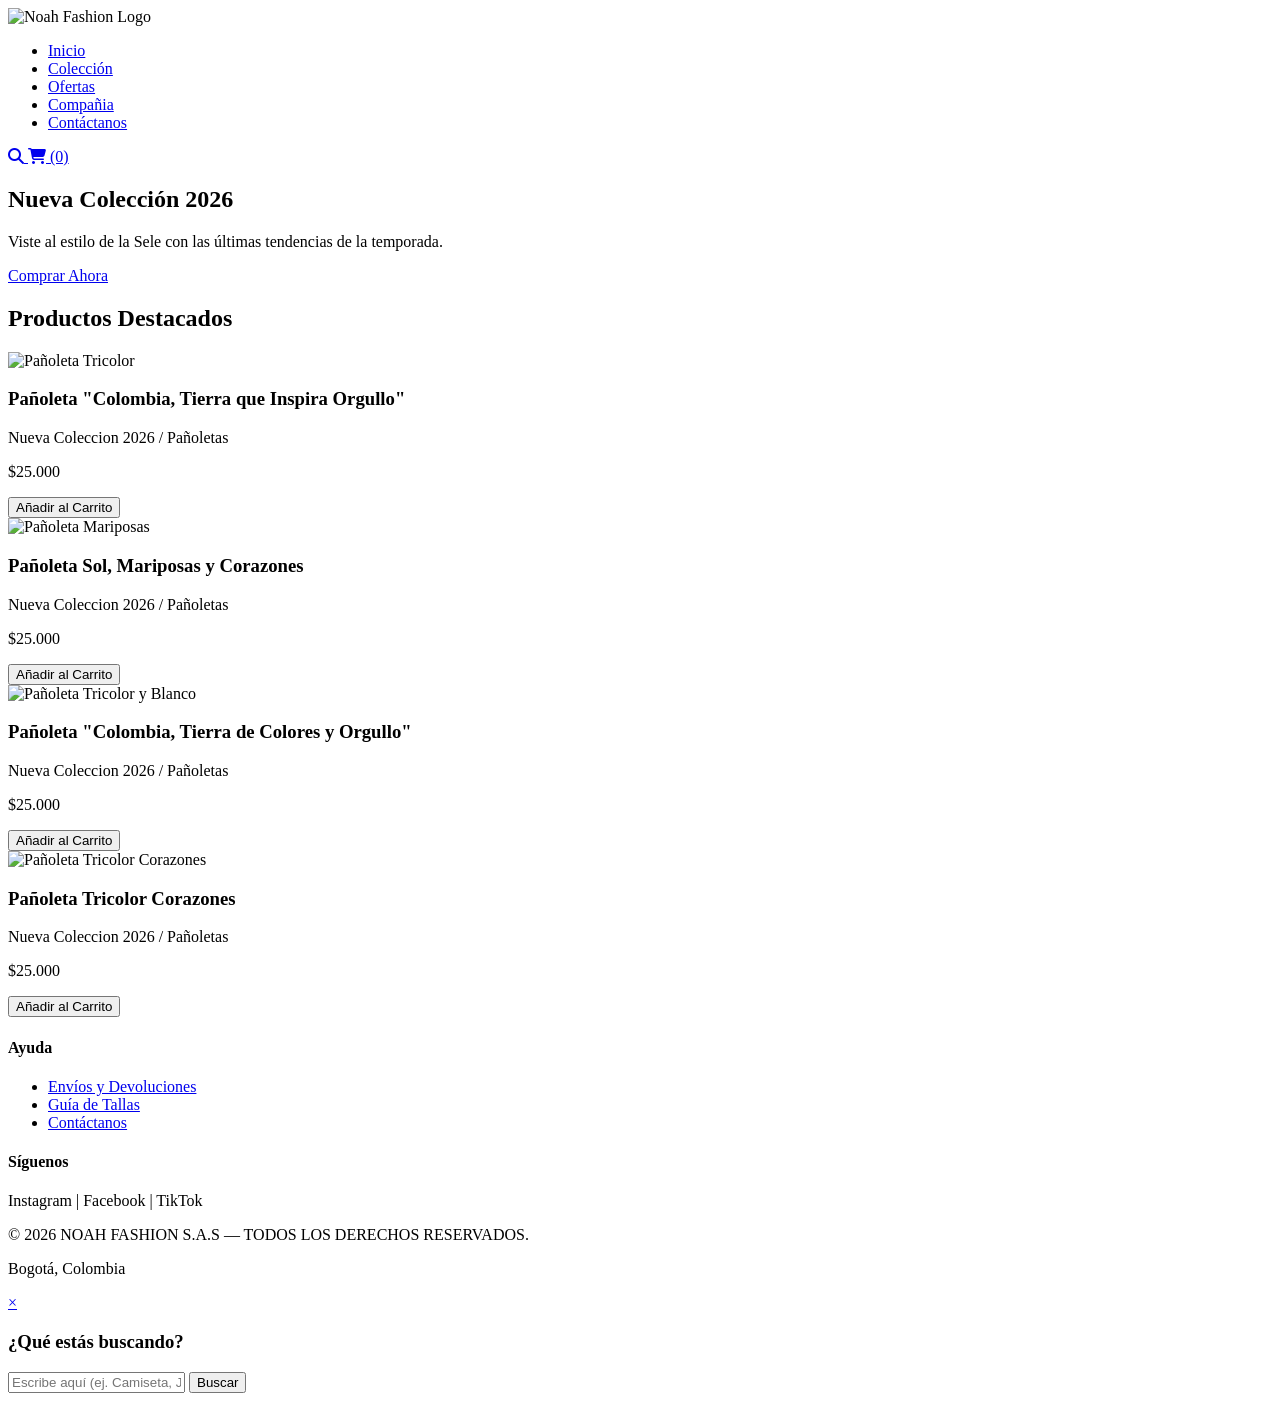
==== index.html @ 9895b886 "feat: estructura HTML5 semantica para las 5 secciones" ====
<!DOCTYPE html>
<html lang="en">
<head>
    <meta charset="UTF-8">
    <meta name="viewport" content="width=device-width, initial-scale=1.0">
    <link rel="stylesheet" href="https://cdnjs.cloudflare.com/ajax/libs/font-awesome/6.5.1/css/all.min.css">
    <link rel="stylesheet" href="CSS/main.css">
    <title> Noah Fashion | Tienda de Ropa Casual y Tendencias </title>
    <meta name="description" content="Descubre la mejor ropa urbana y de moda casual para hombre y mujer. Envíos a toda Bogotá y calidad garantizada.">
    <meta name="keywords" content="ropa urbana, moda, camisetas, jeans, ropa casual, tienda de ropa">
    <meta name="author" content="Noah Fashion">
    <meta property="og:title" content="Noah Fashion - Tienda Online">
    <meta property="og:description" content="Define tu estilo con las últimas tendencias en ropa urbana.">
    <meta property="og:type" content="website">
    <meta property="og:image" content="https://tu-sitio.netlify.app/img/banner-og.jpg">
</head>
<body>
    <header class="main-header">
        <div class="logo">
            <a>
                <img src="Images/NoahFa-Photoroom.png" alt="Noah Fashion Logo" class="logo-img">
            </a>
        </div>

        <nav class="nav-bar">
            <ul>
                <li><a href="index.html">Inicio</a></li>
                <li><a href="colección.html">Colección</a></li>
                <li><a href="ofertas.html" class="link-ofertas">Ofertas</a></li>
                <li><a href="compañia.html">Compañia</a></li>
                <li><a href="contáctanos.html">Contáctanos</a></li>
            </ul>
        </nav>

        <div class="user-actions">
            <a href="#buscador-modal" class="icon-btn search-trigger" title="Buscar" aria-label="Abrir buscador">
                <i class="fa-solid fa-magnifying-glass"></i>
            </a>
            <a href="#carrito" class="cart-btn" aria-label="Abrir carrito">
                <i class="fa-solid fa-cart-shopping"></i> (0)
            </a>
        </div>
    </header>

    <section id="inicio" class="hero-banner">
        <div class="hero-content">
            <h2>Nueva Colección 2026</h2>
            <p>Viste al estilo de la Sele con las últimas tendencias de la temporada.</p>
            <a href="#productos" class="btn-primary">Comprar Ahora</a>
        </div>
    </section>

    <main id="productos" class="catalog-container">
        <h2 class="section-title">Productos Destacados</h2>

        <div class="productos-grid">
            
            <article class="product-card">
                <div class="product-image">
                    <img src="Images/pañoleta1.jpg" alt="Pañoleta Tricolor">
                </div>
                <div class="product-info">
                    <h3>Pañoleta "Colombia, Tierra que Inspira Orgullo"</h3>
                    <p class="category">Nueva Coleccion 2026 / Pañoletas</p>
                    <p class="price">$25.000</p>
                    <button class="btn-add">Añadir al Carrito</button>
                </div>
            </article>

            <article class="product-card">
                <div class="product-image">
                    <img src="Images/pañoleta2.jpg" alt="Pañoleta Mariposas">
                </div>
                <div class="product-info">
                    <h3>Pañoleta Sol, Mariposas y Corazones</h3>
                    <p class="category">Nueva Coleccion 2026 / Pañoletas</p>
                    <p class="price">$25.000</p>
                    <button class="btn-add">Añadir al Carrito</button>
                </div>
            </article>

            <article class="product-card">
                <div class="product-image">
                    <img src="Images/pañoleta3.jpg" alt="Pañoleta Tricolor y Blanco">
                </div>
                <div class="product-info">
                    <h3>Pañoleta "Colombia, Tierra de Colores y Orgullo"</h3>
                    <p class="category">Nueva Coleccion 2026 / Pañoletas</p>
                    <p class="price">$25.000</p>
                    <button class="btn-add">Añadir al Carrito</button>
                </div>
            </article>

            <article class="product-card">
                <div class="product-image">
                    <img src="Images/pañoleta4.jpg" alt="Pañoleta Tricolor Corazones">
                </div>
                <div class="product-info">
                    <h3>Pañoleta Tricolor Corazones</h3>
                    <p class="category">Nueva Coleccion 2026 / Pañoletas</p>
                    <p class="price">$25.000</p>
                    <button class="btn-add">Añadir al Carrito</button>
                </div>
            </article>
        </div>
    </main>

    <footer>
        <div class="footer-sections">
            <div class="footer-box">
                <h4>Ayuda</h4>
                <ul>
                    <li><a href="#envios">Envíos y Devoluciones</a></li>
                    <li><a href="#guia-tallas">Guía de Tallas</a></li>
                    <li><a href="contáctanos.html">Contáctanos</a></li>
                </ul>
            </div>
            <div class="footer-box">
                <h4>Síguenos</h4>
                <p>Instagram | Facebook | TikTok</p>
            </div>
        </div>
        <div class="footer-bottom">
            <p>&copy; 2026 NOAH FASHION S.A.S — TODOS LOS DERECHOS RESERVADOS.</p>
            <P>Bogotá, Colombia</P>
        </div>
    </footer>

    <div id="buscador-modal" class="search-modal">

        <div class="search-modal-content">
            <a href="#" class="close-search">&times;</a>
            <h3>¿Qué estás buscando?</h3>
            <form action="#" method="GET" class="modal-search-form">
                <input type="text" placeholder="Escribe aquí (ej. Camiseta, Jean...)" required>
                <button type="submit" class="btn-primary">Buscar</button>
            </form>
        </div>
    </div>
</body>
</html>
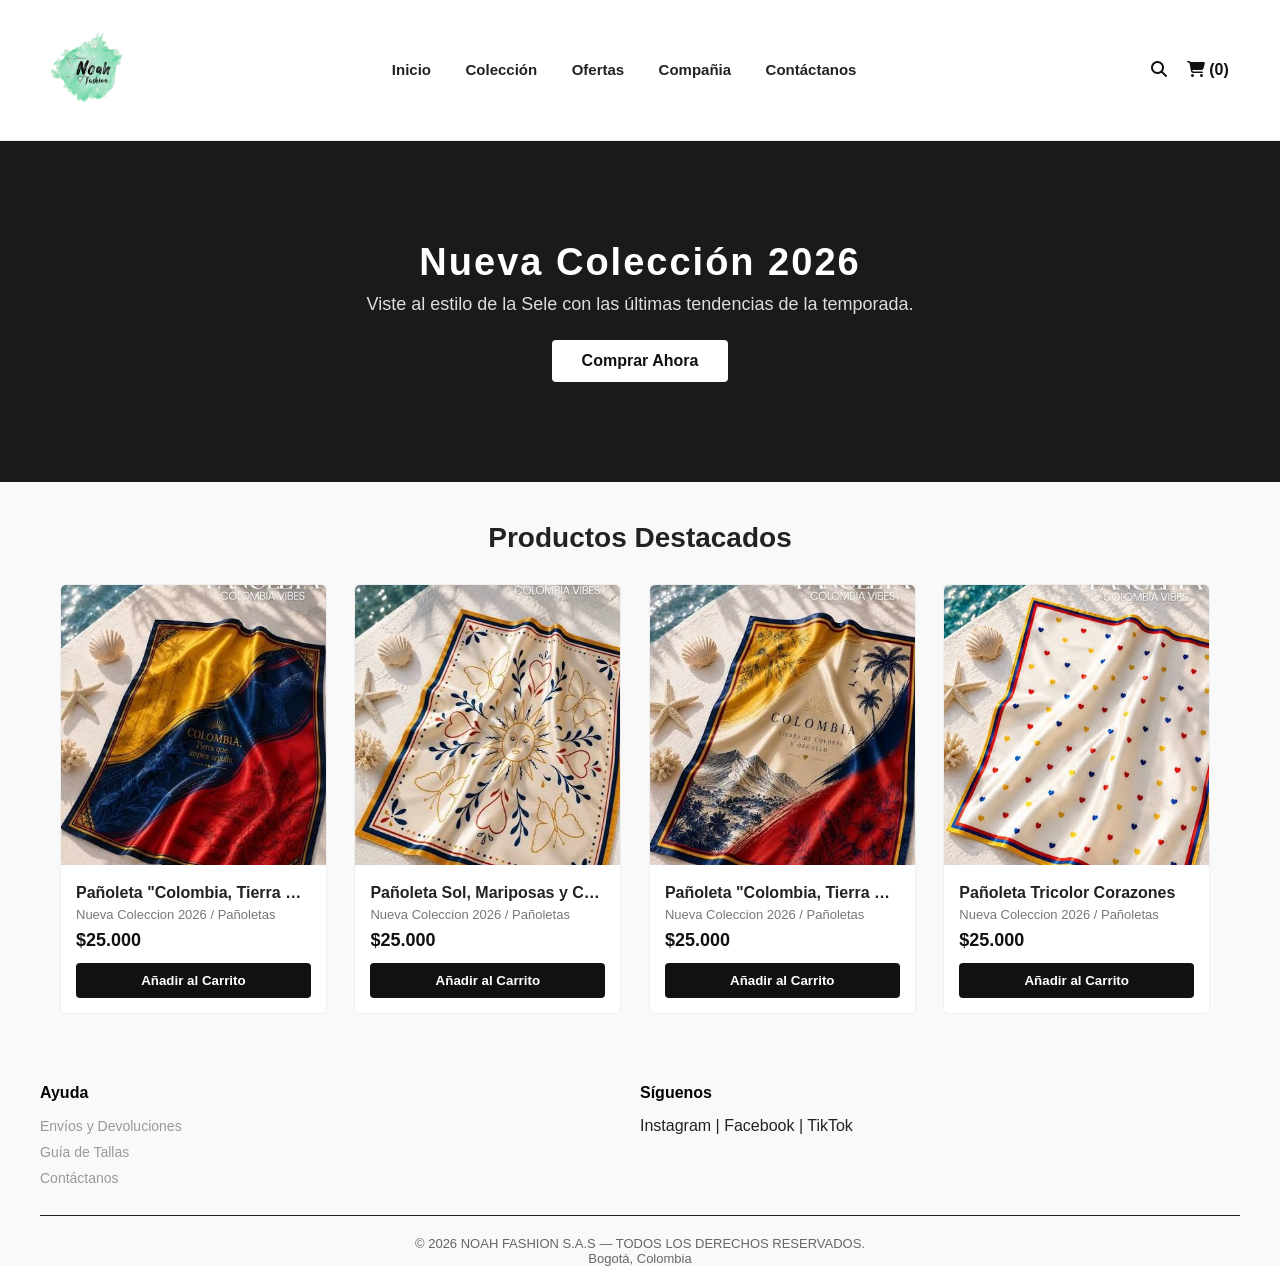
==== commit 963a48ed: "feat: integracion de carrito de compras funcional con js localStorage" ====
--- a/index.html
+++ b/index.html
@@ -137,5 +137,27 @@
             </form>
         </div>
     </div>
+    <script src="main.js"></script>
+
+    <!-- MODAL DEL CARRITO DE COMPRAS -->
+    <div id="carrito-modal" class="search-modal">
+        <div class="search-modal-content cart-modal-content">
+            <a href="#" id="close-cart" class="close-search">&times;</a>
+            <h3><i class="fa-solid fa-cart-shopping"></i> Tu Carrito</h3>
+            <!-- Lista dinámica de productos -->
+             <div id="lista-carrito" class="cart-items-container">
+            <!-- Se llena automáticamente con JS -->
+            </div>
+            <div class="cart-total-box">
+                <span>Total:</span>
+                <strong id="total-carrito">$0</strong>
+            </div>
+            
+            <div class="cart-actions">
+                <button id="vaciar-carrito" class="btn-secondary">Vaciar</button>
+                <button id="finalizar-compra" class="btn-primary">Finalizar Compra</button>
+            </div>
+        </div>
+    </div>
 </body>
 </html>
--- a/CSS/main.css
+++ b/CSS/main.css
@@ -0,0 +1,653 @@
+/* Restablecimiento básico */
+* {
+ margin: 0;
+ padding: 0;
+ box-sizing: border-box;
+ font-family: 'Segoe UI', Tahoma, Geneva, Verdana, sans-serif;
+}
+
+body {
+ background-color: #f9f9f9;
+ color: #222222;
+}
+
+a {
+ text-decoration: none;
+ color: inherit;
+}
+ul {
+ list-style: none;
+}
+
+.main-header {
+ background-color: #ffffff;
+ display: table;
+ width: 100%;
+ padding: 20px 4%;
+ border-bottom: 1px solid #eeeeee;
+ position: sticky;
+ top: 0;
+ z-index: 100;
+}
+
+.logo, .nav-bar, .user-actions {
+ display: table-cell;
+ vertical-align: middle;
+}
+.logo-img {
+    height: 100px; /* Ajusta este número si lo quieres más grande o pequeño */
+    width: auto;  /* Mantiene la proporción original para que no se deforme */
+    display: block;
+}
+.nav-bar {
+ text-align: center;
+}
+.nav-bar ul li {
+ display: inline-block;
+ margin: 0 15px;
+}
+.nav-bar ul li a {
+ font-weight: 600;
+ font-size: 15px;
+ transition: color 0.3s;
+}
+.nav-bar ul li a:hover {
+ color: #e74c3c;
+}
+.link-oferta {
+ color: #e74c3c !important;
+}
+.user-actions {
+ text-align: right;
+}
+.user-actions a {
+ margin-left: 15px;
+ font-size: 16px;
+}
+.hero-banner {
+ background-color: #1a1a1a;
+ /* En la web real puedes usar una imagen de fondo:
+ background-image: linear-gradient(rgba(0,0,0,0.4), rgba(0,0,0,0.4)), url('rutaimagen.jpg'); */
+ background-size: cover;
+ background-position: center;
+ color: #ffffff;
+ text-align: center;
+ padding: 100px 20px;
+}
+.hero-content h2 {
+ font-size: 38px;
+ margin-bottom: 10px;
+ letter-spacing: 2px;
+}
+.hero-content p {
+ font-size: 18px;
+ margin-bottom: 25px;
+ color: #dddddd;
+}
+.btn-primary {
+ display: inline-block;
+ background-color: #ffffff;
+ color: #111111;
+ padding: 12px 30px;
+ font-weight: 700;
+ border-radius: 4px;
+ transition: all 0.3s;
+}
+.btn-primary:hover {
+ background-color: #e74c3c;
+ color: #ffffff;
+}
+.catalog-container {
+ max-width: 1200px;
+ margin: 40px auto;
+ padding: 0 20px;
+}
+.section-title {
+ text-align: center;
+ font-size: 28px;
+ margin-bottom: 30px;
+ border: none;
+ padding: 0;
+}
+
+/* Diseño de tarjetas estructuradas */
+.products-grid {
+ display: block;
+ width: 100%;
+}
+.product-card {
+ display: inline-block;
+ width: 23%;
+ margin-right: 2%;
+ margin-bottom: 30px;
+ background-color: #ffffff;
+ border: 1px solid #eeeeee;
+ border-radius: 6px;
+ overflow: hidden;
+ vertical-align: top;
+ transition: transform 0.3s, box-shadow 0.3s;
+}
+.product-card:nth-child(4n) {
+ margin-right: 0;
+}
+.product-card:hover {
+ transform: translateY(-5px);
+ box-shadow: 0 10px 20px rgba(0,0,0,0.05);
+}
+.product-image img {
+ width: 100%;
+ height: 280px;
+ object-fit: cover;
+}
+.product-info {
+ padding: 15px;
+}
+.product-info h3 {
+ font-size: 16px;
+ margin-bottom: 5px;
+ white-space: nowrap;
+ overflow: hidden;
+ text-overflow: ellipsis;
+}
+.category {
+ font-size: 13px;
+ color: #777777;
+ margin-bottom: 8px;
+}
+.price {
+ font-size: 18px;
+ font-weight: 700;
+ color: #111111;
+ margin-bottom: 12px;
+}
+.btn-add {
+ width: 100%;
+ background-color: #111111;
+ color: #ffffff;
+ border: none;
+ padding: 10px;
+ font-weight: 600;
+ border-radius: 4px;
+ cursor: pointer;
+ transition: background 0.3s;
+}
+.btn-add:hover {
+ background-color: #e74c3c;
+}
+
+.main-footer {
+ background-color: #111111;
+ color: #ffffff;
+ padding: 40px 20px 20px 20px;
+ margin-top: 50px;
+}
+.footer-sections {
+ max-width: 1200px;
+ margin: 0 auto;
+ display: table;
+ width: 100%;
+ border-bottom: 1px solid #222222;
+ padding-bottom: 20px;
+}
+.footer-box {
+ display: table-cell;
+ width: 50%;
+}
+.footer-box h4 {
+ font-size: 16px;
+ margin-bottom: 15px;
+ color: #000504;
+}
+.footer-box ul li {
+ margin-bottom: 8px;
+}
+.footer-box ul li a {
+ color: #999999;
+ font-size: 14px;
+ transition: color 0.3s;
+}
+.footer-box ul li a:hover {
+ color: #ffffff;
+}
+.footer-bottom {
+ text-align: center;
+ padding-top: 20px;
+ font-size: 13px;
+ color: #666666;
+}
+/* ==========================================
+   ESTILOS PARA LA PÁGINA DE CONTACTO
+   ========================================== */
+
+/* Layout general de la sección de contacto */
+.contact-container {
+    border-bottom: none;
+    margin-top: 20px;
+}
+
+.contact-box {
+    color: #222222;
+}
+
+.contact-box-left {
+    padding-right: 40px;
+}
+
+/* Botón especial de WhatsApp */
+.btn-whatsapp {
+    background-color: #25D366;
+    color: white !important;
+    display: inline-block;
+    margin-top: 15px;
+    margin-bottom: 30px;
+    text-align: center;
+}
+
+.btn-whatsapp:hover {
+    background-color: #1eb954;
+}
+
+/* Lista de Redes Sociales */
+.social-list {
+    margin-top: 15px;
+}
+
+.social-list li {
+    margin-bottom: 12px;
+}
+
+.social-link {
+    font-weight: 600;
+}
+
+/* Colores específicos por red social */
+.social-link.instagram {
+    color: #E1306C;
+}
+
+.social-link.facebook {
+    color: #1877F2;
+}
+
+.social-link.tiktok {
+    color: #000000;
+}
+
+/* Espaciado para los iconos dentro de enlaces y botones */
+.social-link i, 
+.btn-whatsapp i {
+    margin-right: 8px;
+    font-size: 1.1em; /* Ajusta ligeramente el tamaño del icono */
+}
+
+/* Formulario de Contacto */
+.contact-form {
+    margin-top: 20px;
+}
+
+.form-group {
+    margin-bottom: 15px;
+}
+
+.form-group label {
+    display: block;
+    margin-bottom: 5px;
+    font-weight: 600;
+}
+
+.form-control {
+    width: 100%;
+    padding: 10px;
+    border: 1px solid #eeeeee;
+    border-radius: 4px;
+    font-family: inherit;
+}
+
+textarea.form-control {
+    resize: vertical;
+}
+
+.btn-submit {
+    width: auto;
+    padding: 12px 30px;
+}
+
+.about-hero {
+    text-align: center;
+    margin-bottom: 40px;
+}
+
+.about-subtitle {
+    font-size: 16px;
+    color: #666666;
+    margin-top: -15px;
+}
+
+/* Contenedor de Historia y Fundadora (2 columnas) */
+.about-story-container {
+    display: table;
+    width: 100%;
+    margin-bottom: 40px;
+}
+
+.about-story-text {
+    display: table-cell;
+    width: 65%;
+    vertical-align: top;
+    padding-right: 40px;
+}
+
+.about-story-text h3 {
+    font-size: 22px;
+    margin-bottom: 15px;
+}
+
+.about-story-text p {
+    line-height: 1.6;
+    color: #444444;
+    margin-bottom: 15px;
+}
+
+.about-founder-card {
+    display: table-cell;
+    width: 35%;
+    vertical-align: top;
+    background-color: #ffffff;
+    border: 1px solid #eeeeee;
+    padding: 20px;
+    border-radius: 8px;
+    text-align: center;
+}
+
+.founder-image img {
+    width: 100%;
+    height: 220px;
+    object-fit: cover;
+    border-radius: 6px;
+    margin-bottom: 15px;
+}
+
+.founder-info h4 {
+    font-size: 18px;
+    margin-bottom: 2px;
+}
+
+.founder-title {
+    font-size: 13px;
+    color: #e74c3c;
+    font-weight: 600;
+    margin-bottom: 15px;
+}
+
+blockquote {
+    font-style: italic;
+    font-size: 13px;
+    color: #666666;
+    border-left: 3px solid #e74c3c;
+    padding-left: 10px;
+    text-align: left;
+}
+
+.divider {
+    border: 0;
+    height: 1px;
+    background: #eeeeee;
+    margin: 40px 0;
+}
+
+/* Tarjetas de Misión y Visión */
+.about-mv-container {
+    display: table;
+    width: 100%;
+    margin-bottom: 50px;
+}
+
+.mv-card {
+    display: table-cell;
+    width: 48%;
+    background-color: #ffffff;
+    border: 1px solid #eeeeee;
+    padding: 25px;
+    border-radius: 6px;
+    vertical-align: top;
+}
+
+.mv-card:first-child {
+    margin-right: 4%;
+}
+
+.mv-icon {
+    font-size: 28px;
+    color: #e74c3c;
+    margin-bottom: 10px;
+}
+
+.mv-card h3 {
+    margin-bottom: 10px;
+}
+
+.mv-card p {
+    color: #555555;
+    line-height: 1.5;
+    font-size: 14px;
+}
+
+/* Grilla de Valores */
+.values-grid {
+    display: block;
+    width: 100%;
+    margin-top: 20px;
+}
+
+.value-item {
+    display: inline-block;
+    width: 23%;
+    margin-right: 2%;
+    background-color: #ffffff;
+    border: 1px solid #eeeeee;
+    padding: 20px 15px;
+    border-radius: 6px;
+    text-align: center;
+    vertical-align: top;
+    box-sizing: border-box;
+}
+
+.value-item:nth-child(4n) {
+    margin-right: 0;
+}
+
+.value-item i {
+    font-size: 26px;
+    color: #111111;
+    margin-bottom: 12px;
+}
+
+.value-item h4 {
+    font-size: 15px;
+    margin-bottom: 8px;
+}
+
+.value-item p {
+    font-size: 13px;
+    color: #666666;
+    line-height: 1.4;
+}
+
+.user-actions {
+    text-align: right;
+}
+
+.search-trigger, 
+.cart-btn {
+    display: inline-block;
+    vertical-align: middle;
+    font-weight: 600;
+    font-size: 16px;
+    color: #111111;
+    margin-left: 15px;
+    transition: color 0.3s ease;
+}
+
+.search-trigger:hover, 
+.cart-btn:hover {
+    color: #e74c3c;
+}
+
+/* Ocultar la ventana de búsqueda por defecto */
+.search-modal {
+    position: fixed;
+    top: 0;
+    left: 0;
+    width: 100%;
+    height: 100%;
+    background-color: rgba(0, 0, 0, 0.7); /* Fondo oscuro semitransparente */
+    z-index: 1000;
+    display: none; /* Oculto inicialmente */
+    align-items: center;
+    justify-content: center;
+}
+
+/* TRUCO CSS: Muestra el modal únicamente cuando la URL tiene #buscador-modal */
+.search-modal:target {
+    display: flex;
+}
+
+/* Caja de búsqueda centrada */
+.search-modal-content {
+    background-color: #ffffff;
+    padding: 30px;
+    border-radius: 8px;
+    width: 90%;
+    max-width: 450px;
+    text-align: center;
+    position: relative;
+    box-shadow: 0 5px 15px rgba(0,0,0,0.3);
+}
+
+.search-modal-content h3 {
+    margin-bottom: 20px;
+    font-size: 20px;
+}
+
+/* Botón 'X' para cerrar */
+.close-search {
+    position: absolute;
+    top: 10px;
+    right: 15px;
+    font-size: 28px;
+    color: #888888;
+    text-decoration: none;
+    font-weight: bold;
+}
+
+.close-search:hover {
+    color: #e74c3c;
+}
+
+/* Formulario dentro del modal */
+.modal-search-form input[type="text"] {
+    width: 100%;
+    padding: 12px;
+    border: 1px solid #cccccc;
+    border-radius: 4px;
+    font-size: 14px;
+    margin-bottom: 15px;
+    box-sizing: border-box;
+}
+
+.modal-search-form .btn-primary {
+    width: 100%;
+    border: none;
+    cursor: pointer;
+}
+
+/* Estilos específicos para la ventana del carrito */
+.cart-modal-content {
+    max-width: 500px;
+    text-align: left;
+}
+
+.cart-modal-content h3 {
+    text-align: center;
+    border-bottom: 1px solid #eeeeee;
+    padding-bottom: 15px;
+    margin-bottom: 15px;
+}
+
+.cart-items-container {
+    max-height: 250px;
+    overflow-y: auto;
+    margin-bottom: 20px;
+}
+
+.cart-empty {
+    text-align: center;
+    color: #777777;
+    padding: 20px 0;
+}
+
+.cart-item {
+    display: flex;
+    justify-content: space-between;
+    align-items: center;
+    padding: 10px 0;
+    border-bottom: 1px solid #f4f4f4;
+}
+
+.cart-item-info strong {
+    display: block;
+    font-size: 14px;
+    color: #111111;
+}
+
+.cart-item-info span {
+    font-size: 13px;
+    color: #e74c3c;
+    font-weight: 600;
+}
+
+.btn-remove {
+    background: none;
+    border: none;
+    color: #e74c3c;
+    font-size: 20px;
+    cursor: pointer;
+    padding: 0 10px;
+}
+
+.btn-remove:hover {
+    color: #c0392b;
+}
+
+.cart-total-box {
+    display: flex;
+    justify-content: space-between;
+    font-size: 18px;
+    padding: 15px 0;
+    border-top: 2px solid #111111;
+    margin-bottom: 15px;
+}
+
+.cart-actions {
+    display: flex;
+    gap: 10px;
+}
+
+.cart-actions button {
+    flex: 1;
+}
+
+.btn-secondary {
+    background-color: #eeeeee;
+    color: #333333;
+    border: none;
+    padding: 10px;
+    border-radius: 4px;
+    cursor: pointer;
+    font-weight: 600;
+    transition: background 0.3s ease;
+}
+
+.btn-secondary:hover {
+    background-color: #dddddd;
+}
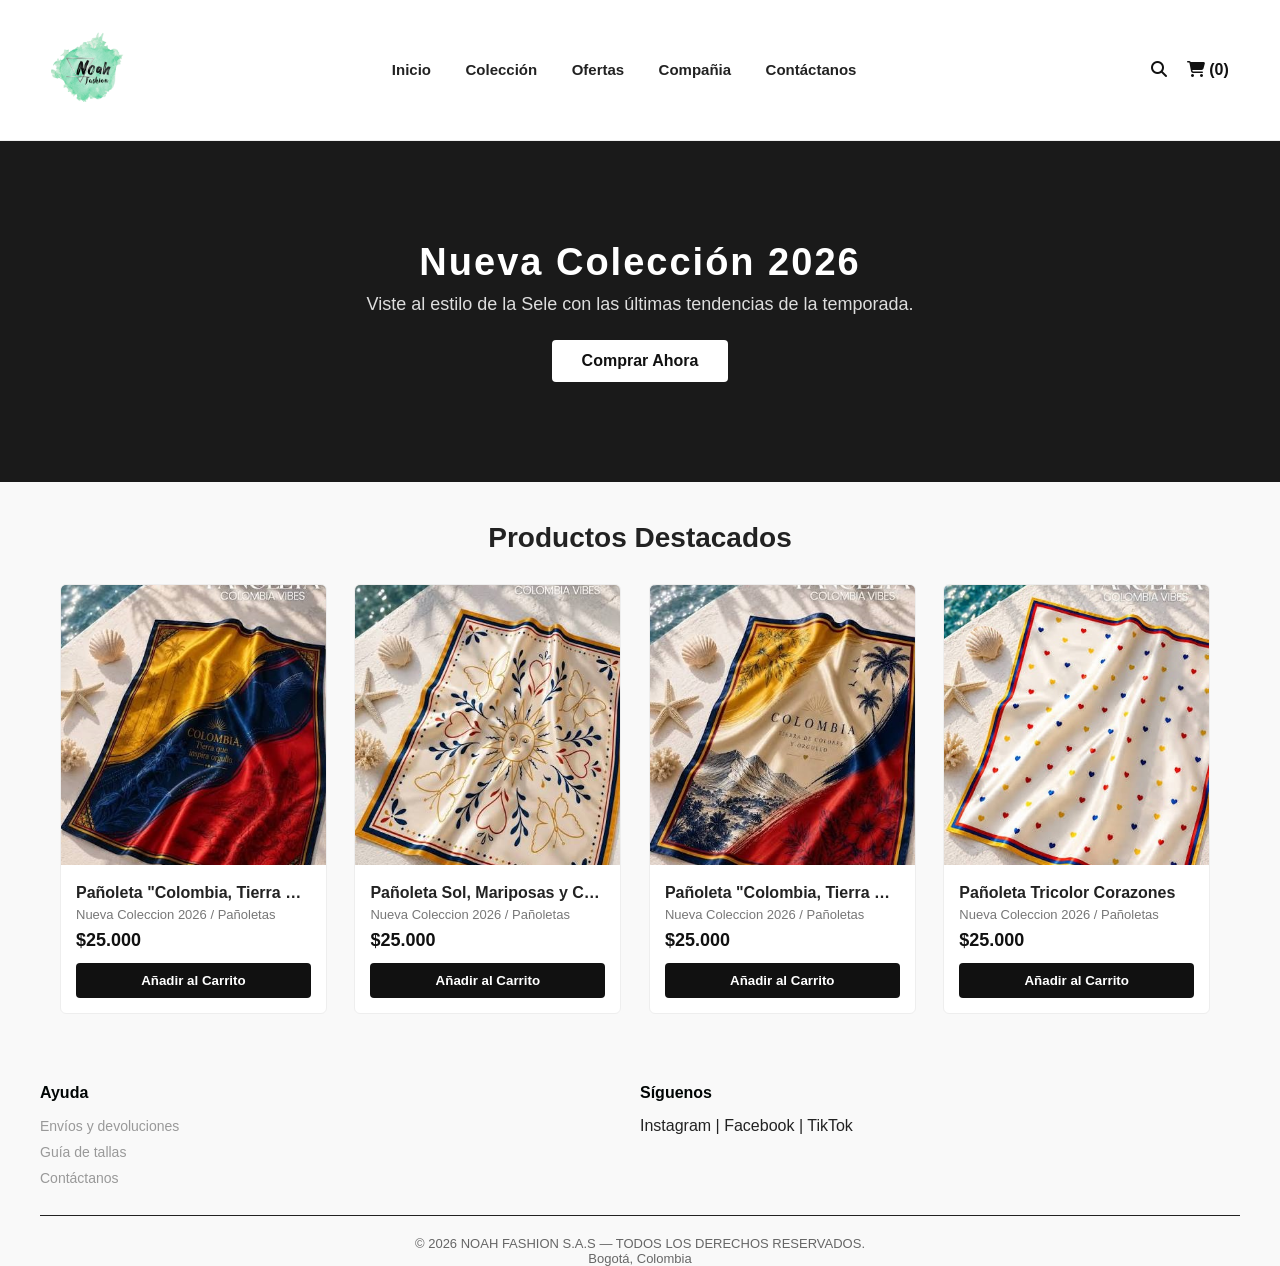
==== commit 7b6e04db: "feat: adicion de modales interactivos para envios, devoluciones y guia de tallas" ====
--- a/index.html
+++ b/index.html
@@ -105,29 +105,9 @@
         </div>
     </main>
 
-    <footer>
-        <div class="footer-sections">
-            <div class="footer-box">
-                <h4>Ayuda</h4>
-                <ul>
-                    <li><a href="#envios">Envíos y Devoluciones</a></li>
-                    <li><a href="#guia-tallas">Guía de Tallas</a></li>
-                    <li><a href="contáctanos.html">Contáctanos</a></li>
-                </ul>
-            </div>
-            <div class="footer-box">
-                <h4>Síguenos</h4>
-                <p>Instagram | Facebook | TikTok</p>
-            </div>
-        </div>
-        <div class="footer-bottom">
-            <p>&copy; 2026 NOAH FASHION S.A.S — TODOS LOS DERECHOS RESERVADOS.</p>
-            <P>Bogotá, Colombia</P>
-        </div>
-    </footer>
+    <script src="main.js"></script>
 
     <div id="buscador-modal" class="search-modal">
-
         <div class="search-modal-content">
             <a href="#" class="close-search">&times;</a>
             <h3>¿Qué estás buscando?</h3>
@@ -137,7 +117,6 @@
             </form>
         </div>
     </div>
-    <script src="main.js"></script>
 
     <!-- MODAL DEL CARRITO DE COMPRAS -->
     <div id="carrito-modal" class="search-modal">
@@ -145,7 +124,7 @@
             <a href="#" id="close-cart" class="close-search">&times;</a>
             <h3><i class="fa-solid fa-cart-shopping"></i> Tu Carrito</h3>
             <!-- Lista dinámica de productos -->
-             <div id="lista-carrito" class="cart-items-container">
+            <div id="lista-carrito" class="cart-items-container">
             <!-- Se llena automáticamente con JS -->
             </div>
             <div class="cart-total-box">
@@ -159,5 +138,102 @@
             </div>
         </div>
     </div>
+
+    <!-- MODAL 1: ENVÍOS Y DEVOLUCIONES -->
+    <div id="modal-envios" class="search-modal">
+        <div class="search-modal-content help-modal-content">
+            <a href="#" class="close-search close-help">&times;</a>
+            
+            <h3><i class="fa-solid fa-truck-fast"></i> Envíos y Devoluciones</h3>
+            <div class="help-body">
+                <h4>🚚 Políticas de Envío</h4>
+                <ul>
+                    <li><strong>Envíos Nacionales:</strong> Entrega en 2 a 5 días hábiles a todo el país.</li>
+                    <li><strong>Envío Gratis:</strong> En compras superiores a $150.000 COP.</li>
+                    <li><strong>Rastreo:</strong> Recibirás un código de seguimiento a tu correo una vez despachado.</li>
+                </ul>
+                <hr class="help-divider">
+                <h4>🔄 Devoluciones y Cambios</h4>
+                <ul>
+                    <li>Tienes hasta <strong>30 días calendario</strong> tras recibir tu compra para solicitar un cambio.</li>
+                    <li>Las prendas deben estar sin usar, con sus etiquetas originales e higiénicas.</li>
+                    <li>El primer cambio por talla es 100% gratuito.</li>
+                </ul>
+            </div>
+        </div>
+    </div>
+    
+    <!-- MODAL 2: GUÍA DE TALLAS -->
+    <div id="modal-tallas" class="search-modal">
+        <div class="search-modal-content help-modal-content">
+            <a href="#" class="close-search close-help">&times;</a>
+            
+            <h3><i class="fa-solid fa-ruler-combined"></i> Guía de Tallas</h3>
+            
+            <div class="help-body">
+                <p>Usa esta tabla como referencia para encontrar tu talla ideal en Moda Urbana:</p>
+                
+                <table class="size-table">
+                    <thead>
+                        <tr>
+                            <th>Talla</th>
+                            <th>Pecho (cm)</th>
+                            <th>Cintura (cm)</th>
+                            <th>Cadera (cm)</th>
+                        </tr>
+                    </thead>
+                    <tbody>
+                        <tr>
+                            <td><strong>S</strong></td>
+                            <td>88 - 94</td>
+                            <td>74 - 80</td>
+                            <td>90 - 96</td>
+                        </tr>
+                        <tr>
+                            <td><strong>M</strong></td>
+                            <td>95 - 101</td>
+                            <td>81 - 87</td>
+                            <td>97 - 103</td>
+                        </tr>
+                        <tr>
+                            <td><strong>L</strong></td>
+                            <td>102 - 108</td>
+                            <td>88 - 94</td>
+                            <td>104 - 110</td>
+                        </tr>
+                        <tr>
+                            <td><strong>XL</strong></td>
+                            <td>109 - 115</td>
+                            <td>95 - 101</td>
+                            <td>111 - 117</td>
+                        </tr>
+                    </tbody>
+                </table>
+                
+                <p class="size-tip">💡 <em>Tip: Si estás entre dos tallas, te recomendamos elegir la más grande para un ajuste oversize más cómodo.</em></p>
+            </div>
+        </div>
+    </div>
+    
+    <footer>
+        <div class="footer-sections">
+            <div class="footer-box">
+                <h4>Ayuda</h4>
+                <ul class="footer-links">
+                    <li><a href="#modal-envios" class="open-help-modal">Envíos y devoluciones</a></li>
+                    <li><a href="#modal-tallas" class="open-help-modal">Guía de tallas</a></li>
+                    <li><a href="contáctanos.html">Contáctanos</a></li>
+                </ul>
+            </div>
+            <div class="footer-box">
+                <h4>Síguenos</h4>
+                <p>Instagram | Facebook | TikTok</p>
+            </div>
+        </div>
+        <div class="footer-bottom">
+            <p>&copy; 2026 NOAH FASHION S.A.S — TODOS LOS DERECHOS RESERVADOS.</p>
+            <P>Bogotá, Colombia</P>
+        </div>
+    </footer>
 </body>
 </html>
--- a/CSS/main.css
+++ b/CSS/main.css
@@ -650,4 +650,87 @@
 
 .btn-secondary:hover {
     background-color: #dddddd;
+}
+
+/* ==========================================
+   ESTILOS DE MODALES DE AYUDA Y TABLA DE TALLAS
+   ========================================== */
+
+.help-modal-content {
+    max-width: 550px;
+    text-align: left;
+}
+
+.help-modal-content h3 {
+    border-bottom: 1px solid #eeeeee;
+    padding-bottom: 12px;
+    margin-bottom: 15px;
+    color: #111111;
+}
+
+.help-body {
+    max-height: 380px;
+    overflow-y: auto;
+    padding-right: 5px;
+}
+
+.help-body h4 {
+    margin-top: 10px;
+    margin-bottom: 8px;
+    font-size: 15px;
+    color: #e74c3c;
+}
+
+.help-body ul {
+    list-style: disc;
+    padding-left: 20px;
+    margin-bottom: 15px;
+}
+
+.help-body li {
+    font-size: 13px;
+    color: #444444;
+    margin-bottom: 6px;
+    line-height: 1.4;
+}
+
+.help-divider {
+    border: 0;
+    height: 1px;
+    background: #eeeeee;
+    margin: 15px 0;
+}
+
+/* Tabla de Tallas Semántica */
+.size-table {
+    width: 100%;
+    border-collapse: collapse;
+    margin: 15px 0;
+    font-size: 13px;
+}
+
+.size-table th, 
+.size-table td {
+    padding: 10px;
+    border: 1px solid #eeeeee;
+    text-align: center;
+}
+
+.size-table th {
+    background-color: #111111;
+    color: #ffffff;
+    font-weight: 600;
+}
+
+.size-table tr:nth-child(even) {
+    background-color: #f9f9f9;
+}
+
+.size-tip {
+    font-size: 12px;
+    color: #666666;
+    background-color: #f5f5f5;
+    padding: 10px;
+    border-radius: 4px;
+    margin-top: 10px;
 }
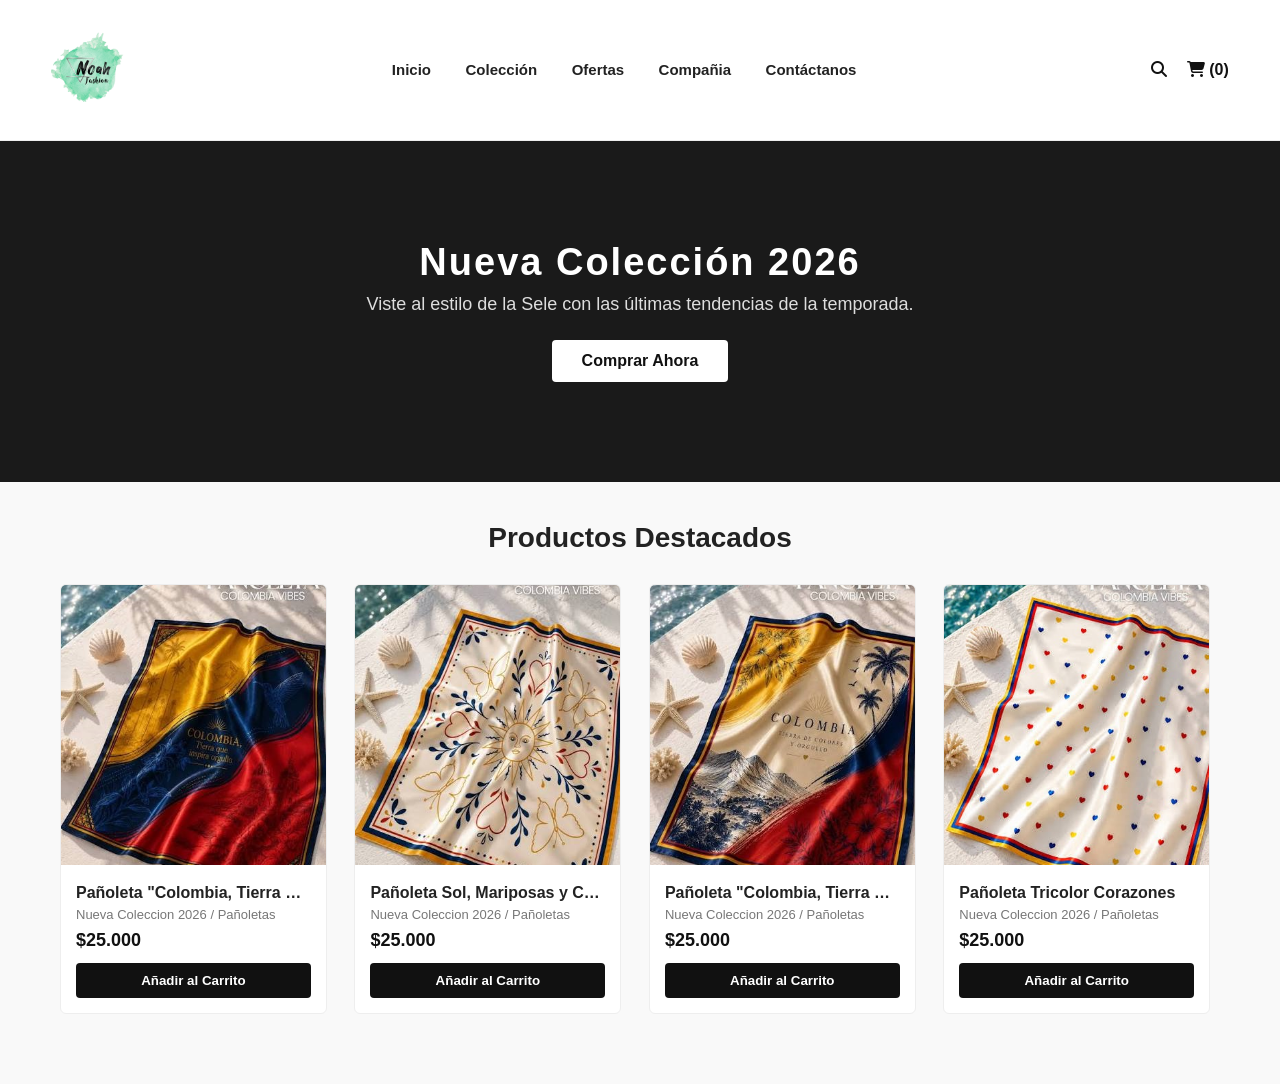
==== commit 31acb615: "feat: integracion de checkout del carrito con API de whatsApp" ====
--- a/index.html
+++ b/index.html
@@ -134,8 +134,9 @@
             
             <div class="cart-actions">
                 <button id="vaciar-carrito" class="btn-secondary">Vaciar</button>
-                <button id="finalizar-compra" class="btn-primary">Finalizar Compra</button>
-            </div>
+                <button id="finalizar-compra" class="btn-checkout-whatsapp">
+                    <i class="fa-brands fa-whatsapp"></i> Finalizar por WhatsApp
+                </button>
         </div>
     </div>
 
@@ -171,7 +172,7 @@
             <h3><i class="fa-solid fa-ruler-combined"></i> Guía de Tallas</h3>
             
             <div class="help-body">
-                <p>Usa esta tabla como referencia para encontrar tu talla ideal en Moda Urbana:</p>
+                <p>Usa esta tabla como referencia para encontrar tu talla ideal en Noah Fashion:</p>
                 
                 <table class="size-table">
                     <thead>
--- a/CSS/main.css
+++ b/CSS/main.css
@@ -733,4 +733,27 @@
     padding: 10px;
     border-radius: 4px;
     margin-top: 10px;
-}+}
+
+/* Botón especial de WhatsApp para la finalización de compra */
+.btn-checkout-whatsapp {
+    background-color: #25D366;
+    color: #ffffff;
+    width: 100%;
+    margin: 0;
+    border: none;
+    padding: 12px;
+    border-radius: 4px;
+    font-weight: 600;
+    cursor: pointer;
+    transition: background-color 0.3s ease;
+}
+
+.btn-checkout-whatsapp:hover {
+    background-color: #1eb954;
+}
+
+.btn-checkout-whatsapp i {
+    margin-right: 6px;
+    font-size: 1.1em;
+}
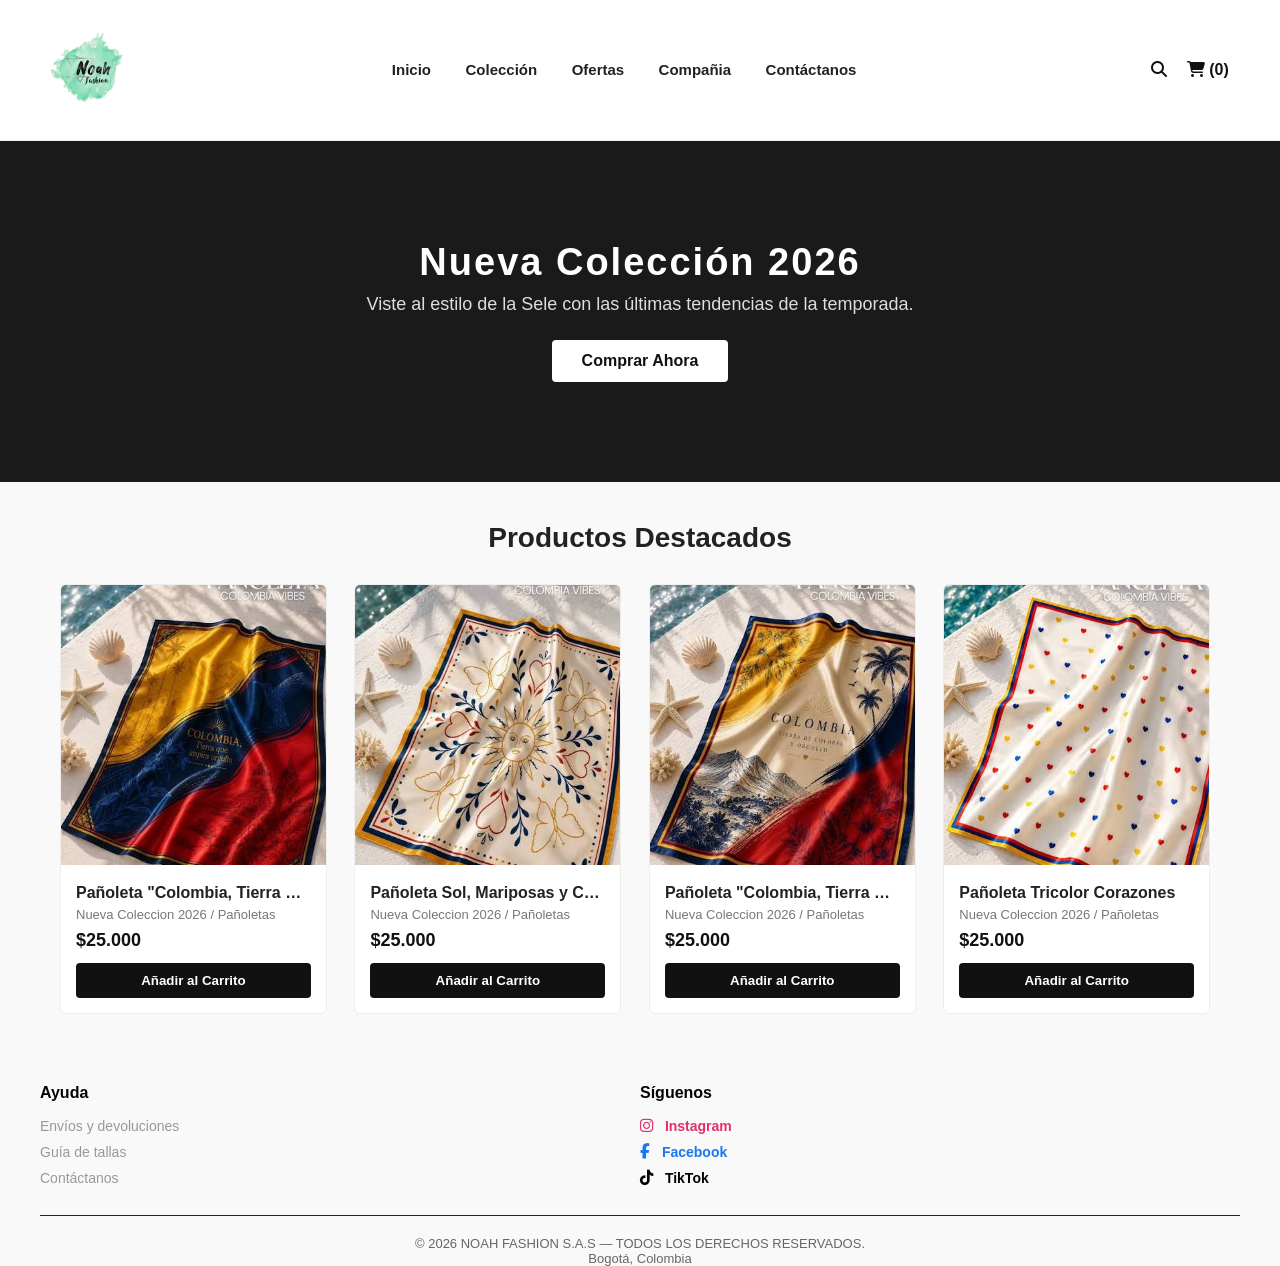
==== commit ae70aed5: "feat: actualizacion del checkout del carrito en todos los HTML" ====
--- a/index.html
+++ b/index.html
@@ -137,6 +137,7 @@
                 <button id="finalizar-compra" class="btn-checkout-whatsapp">
                     <i class="fa-brands fa-whatsapp"></i> Finalizar por WhatsApp
                 </button>
+            </div>
         </div>
     </div>
 
@@ -228,7 +229,18 @@
             </div>
             <div class="footer-box">
                 <h4>Síguenos</h4>
-                <p>Instagram | Facebook | TikTok</p>
+                <ul class="social-list">
+
+                    <li>
+                        <a href="https://instagram.com" target="_blank" rel="noopener" class="social-link instagram"><i class="fa-brands fa-instagram"></i> Instagram </a>
+                    </li>
+                    <li>
+                        <a href="https://facebook.com" target="_blank" rel="noopener" class="social-link facebook"><i class="fa-brands fa-facebook-f"></i> Facebook</a>
+                    </li>
+                    <li>
+                        <a href="https://tiktok.com" target="_blank" rel="noopener" class="social-link tiktok"><i class="fa-brands fa-tiktok"></i> TikTok</a>
+                    </li>
+                </ul>
             </div>
         </div>
         <div class="footer-bottom">
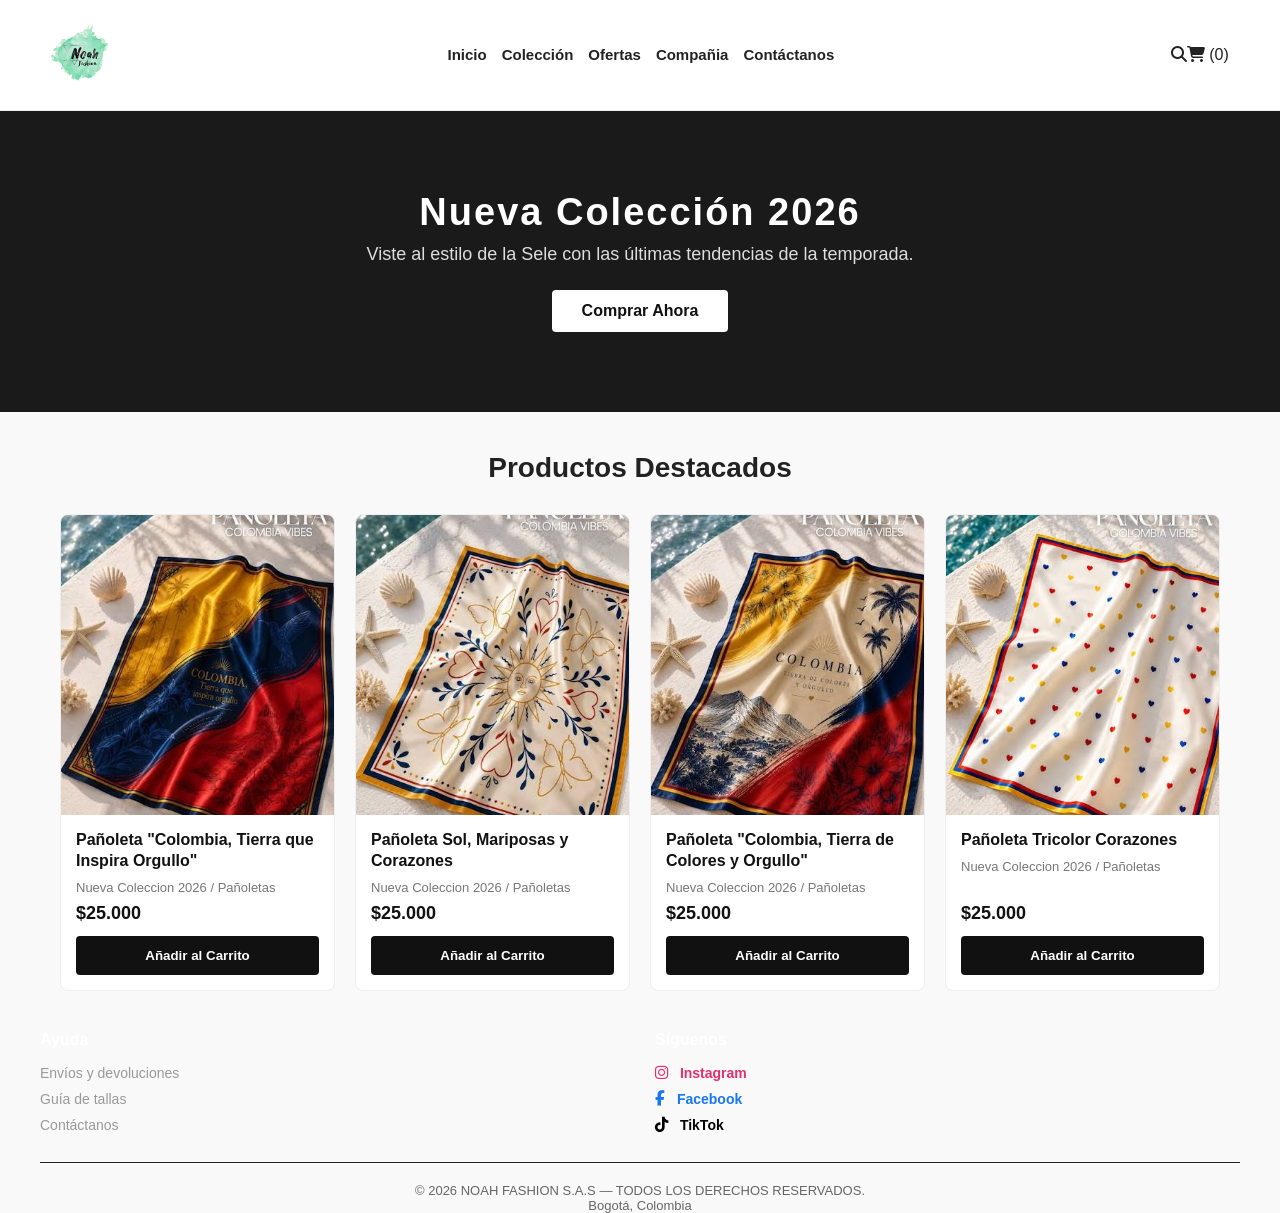
==== commit acfaa238: "responsive: correcion de tarjetas de productos a 1 columna en dispositivos moviles" ====
--- a/index.html
+++ b/index.html
@@ -53,7 +53,7 @@
     <main id="productos" class="catalog-container">
         <h2 class="section-title">Productos Destacados</h2>
 
-        <div class="productos-grid">
+        <div class="products-grid">
             
             <article class="product-card">
                 <div class="product-image">
--- a/CSS/main.css
+++ b/CSS/main.css
@@ -15,15 +15,18 @@
  text-decoration: none;
  color: inherit;
 }
+
 ul {
  list-style: none;
 }
 
 .main-header {
  background-color: #ffffff;
- display: table;
- width: 100%;
- padding: 20px 4%;
+ display: flex;
+ justify-content: space-between;
+ align-items: center;
+ flex-wrap: wrap;
+ padding: 15px 4%;
  border-bottom: 1px solid #eeeeee;
  position: sticky;
  top: 0;
@@ -34,56 +37,70 @@
  display: table-cell;
  vertical-align: middle;
 }
+
 .logo-img {
-    height: 100px; /* Ajusta este número si lo quieres más grande o pequeño */
-    width: auto;  /* Mantiene la proporción original para que no se deforme */
+    height: 80px;
+    width: auto;
     display: block;
 }
+
 .nav-bar {
  text-align: center;
 }
-.nav-bar ul li {
- display: inline-block;
- margin: 0 15px;
-}
+
+.nav-bar ul {
+ display: flex;
+ flex-wrap: wrap;
+ justify-content: center;
+ gap: 15px;
+}
+
 .nav-bar ul li a {
  font-weight: 600;
  font-size: 15px;
  transition: color 0.3s;
 }
+
 .nav-bar ul li a:hover {
  color: #e74c3c;
 }
+
 .link-oferta {
  color: #e74c3c !important;
 }
+
 .user-actions {
- text-align: right;
-}
-.user-actions a {
- margin-left: 15px;
- font-size: 16px;
-}
+ display: flex;
+ align-items: center;
+}
+
+.search-trigger:hover,
+.cart-btn:hover {
+    color: #e74c3c;
+}
+
 .hero-banner {
  background-color: #1a1a1a;
- /* En la web real puedes usar una imagen de fondo:
- background-image: linear-gradient(rgba(0,0,0,0.4), rgba(0,0,0,0.4)), url('rutaimagen.jpg'); */
+ /* background-image: linear-gradient(rgba(0,0,0,0.4), rgba(0,0,0,0.4)), url('rutaimagen.jpg'); */
  background-size: cover;
  background-position: center;
  color: #ffffff;
  text-align: center;
- padding: 100px 20px;
-}
+ padding: 80px 20px;
+}
+
 .hero-content h2 {
  font-size: 38px;
  margin-bottom: 10px;
  letter-spacing: 2px;
 }
+
 .hero-content p {
  font-size: 18px;
  margin-bottom: 25px;
  color: #dddddd;
 }
+
 .btn-primary {
  display: inline-block;
  background-color: #ffffff;
@@ -93,128 +110,240 @@
  border-radius: 4px;
  transition: all 0.3s;
 }
+
 .btn-primary:hover {
  background-color: #e74c3c;
  color: #ffffff;
 }
+
 .catalog-container {
  max-width: 1200px;
  margin: 40px auto;
  padding: 0 20px;
 }
+
 .section-title {
  text-align: center;
  font-size: 28px;
  margin-bottom: 30px;
- border: none;
- padding: 0;
 }
 
 /* Diseño de tarjetas estructuradas */
 .products-grid {
- display: block;
+ display: grid;
+ grid-template-columns: repeat(4, 1fr);
+ gap: 20px;
  width: 100%;
 }
+
 .product-card {
- display: inline-block;
- width: 23%;
- margin-right: 2%;
- margin-bottom: 30px;
  background-color: #ffffff;
  border: 1px solid #eeeeee;
- border-radius: 6px;
+ border-radius: 8px;
  overflow: hidden;
- vertical-align: top;
- transition: transform 0.3s, box-shadow 0.3s;
-}
-.product-card:nth-child(4n) {
- margin-right: 0;
-}
+ display: flex;
+ flex-direction: column;
+ justify-content: space-between;
+ transition: transform 0.3s ease, box-shadow 0.3s ease;
+ width: 100%;
+}
+
 .product-card:hover {
  transform: translateY(-5px);
- box-shadow: 0 10px 20px rgba(0,0,0,0.05);
-}
+ box-shadow: 0 10px 20px rgba(0,0,0,0.08);
+}
+
 .product-image img {
  width: 100%;
- height: 280px;
+ height: 300px;
  object-fit: cover;
-}
+ display: block;
+}
+
 .product-info {
  padding: 15px;
-}
+ display: flex;
+ flex-direction: column;
+ flex-grow: 1;
+}
+
 .product-info h3 {
  font-size: 16px;
- margin-bottom: 5px;
- white-space: nowrap;
- overflow: hidden;
- text-overflow: ellipsis;
-}
+ margin-bottom: 8px;
+ color: #111111;
+ line-height: 1.3;
+}
+
 .category {
  font-size: 13px;
  color: #777777;
  margin-bottom: 8px;
 }
+
 .price {
  font-size: 18px;
  font-weight: 700;
  color: #111111;
  margin-bottom: 12px;
-}
+ margin-top: auto;
+}
+
 .btn-add {
  width: 100%;
  background-color: #111111;
  color: #ffffff;
  border: none;
- padding: 10px;
+ padding: 12px;
  font-weight: 600;
  border-radius: 4px;
  cursor: pointer;
  transition: background 0.3s;
 }
+
 .btn-add:hover {
  background-color: #e74c3c;
 }
 
-.main-footer {
- background-color: #111111;
- color: #ffffff;
- padding: 40px 20px 20px 20px;
- margin-top: 50px;
-}
-.footer-sections {
- max-width: 1200px;
- margin: 0 auto;
- display: table;
- width: 100%;
- border-bottom: 1px solid #222222;
- padding-bottom: 20px;
-}
-.footer-box {
- display: table-cell;
- width: 50%;
-}
-.footer-box h4 {
- font-size: 16px;
- margin-bottom: 15px;
- color: #000504;
-}
-.footer-box ul li {
- margin-bottom: 8px;
-}
-.footer-box ul li a {
- color: #999999;
- font-size: 14px;
- transition: color 0.3s;
-}
-.footer-box ul li a:hover {
- color: #ffffff;
-}
-.footer-bottom {
- text-align: center;
- padding-top: 20px;
- font-size: 13px;
- color: #666666;
-}
+.about-hero {
+    text-align: center;
+    margin-bottom: 40px;
+}
+
+.about-subtitle {
+    font-size: 16px;
+    color: #666666;
+    margin-top: -15px;
+}
+
+.about-story-container {
+    display: flex;
+    gap: 30px;
+    margin-bottom: 40px;
+}
+
+.about-story-text {
+    flex: 2;
+}
+
+.about-story-text h3 {
+    font-size: 22px;
+    margin-bottom: 15px;
+}
+
+.about-story-text p {
+    line-height: 1.6;
+    color: #444444;
+    margin-bottom: 15px;
+}
+
+.about-founder-card {
+    flex: 1;
+    background-color: #ffffff;
+    border: 1px solid #eeeeee;
+    padding: 20px;
+    border-radius: 8px;
+    text-align: center;
+}
+
+.founder-image img {
+    width: 100%;
+    height: 220px;
+    object-fit: cover;
+    border-radius: 6px;
+    margin-bottom: 15px;
+}
+
+.founder-info h4 {
+    font-size: 18px;
+    margin-bottom: 2px;
+}
+
+.founder-title {
+    font-size: 13px;
+    color: #e74c3c;
+    font-weight: 600;
+    margin-bottom: 15px;
+}
+
+blockquote {
+    font-style: italic;
+    font-size: 13px;
+    color: #666666;
+    border-left: 3px solid #e74c3c;
+    padding-left: 10px;
+    text-align: left;
+}
+
+.divider {
+    border: 0;
+    height: 1px;
+    background: #eeeeee;
+    margin: 40px 0;
+}
+
+.about-mv-container{
+    display: flex;
+    gap: 20px;
+    margin-bottom: 50px;
+}
+
+.mv-card {
+    flex: 1;
+    background-color: #ffffff;
+    border: 1px solid #eeeeee;
+    padding: 25px;
+    border-radius: 6px;
+}
+
+.mv-icon {
+    font-size: 28px;
+    color: #e74c3c;
+    margin-bottom: 10px;
+}
+
+.mv-card h3 {
+    margin-bottom: 10px;
+}
+
+.mv-card p {
+    color: #555555;
+    line-height: 1.5;
+    font-size: 14px;
+}
+
+.values-grid {
+    display: grid;
+    grid-template-columns: repeat(auto-fit, minmax(200px, 1fr));
+    gap: 20px;
+    width: 100%;
+    margin-top: 20px;
+}
+
+.value-item {
+    background-color: #ffffff;
+    border: 1px solid #eeeeee;
+    padding: 20px 15px;
+    border-radius: 6px;
+    text-align: center;
+}
+
+.value-item i {
+    font-size: 26px;
+    color: #111111;
+    margin-bottom: 12px;
+}
+
+.value-item h4 {
+    font-size: 15px;
+    margin-bottom: 8px;
+}
+
+.value-item p {
+    font-size: 13px;
+    color: #666666;
+    line-height: 1.4;
+}
+
 /* ==========================================
    ESTILOS PARA LA PÁGINA DE CONTACTO
    ========================================== */
@@ -227,10 +356,6 @@
 
 .contact-box {
     color: #222222;
-}
-
-.contact-box-left {
-    padding-right: 40px;
 }
 
 /* Botón especial de WhatsApp */
@@ -241,6 +366,9 @@
     margin-top: 15px;
     margin-bottom: 30px;
     text-align: center;
+    padding: 12px 20px;
+    border-radius: 4px;
+    font-weight: 600;
 }
 
 .btn-whatsapp:hover {
@@ -277,7 +405,7 @@
 .social-link i, 
 .btn-whatsapp i {
     margin-right: 8px;
-    font-size: 1.1em; /* Ajusta ligeramente el tamaño del icono */
+    font-size: 1.1em;
 }
 
 /* Formulario de Contacto */
@@ -310,187 +438,6 @@
 .btn-submit {
     width: auto;
     padding: 12px 30px;
-}
-
-.about-hero {
-    text-align: center;
-    margin-bottom: 40px;
-}
-
-.about-subtitle {
-    font-size: 16px;
-    color: #666666;
-    margin-top: -15px;
-}
-
-/* Contenedor de Historia y Fundadora (2 columnas) */
-.about-story-container {
-    display: table;
-    width: 100%;
-    margin-bottom: 40px;
-}
-
-.about-story-text {
-    display: table-cell;
-    width: 65%;
-    vertical-align: top;
-    padding-right: 40px;
-}
-
-.about-story-text h3 {
-    font-size: 22px;
-    margin-bottom: 15px;
-}
-
-.about-story-text p {
-    line-height: 1.6;
-    color: #444444;
-    margin-bottom: 15px;
-}
-
-.about-founder-card {
-    display: table-cell;
-    width: 35%;
-    vertical-align: top;
-    background-color: #ffffff;
-    border: 1px solid #eeeeee;
-    padding: 20px;
-    border-radius: 8px;
-    text-align: center;
-}
-
-.founder-image img {
-    width: 100%;
-    height: 220px;
-    object-fit: cover;
-    border-radius: 6px;
-    margin-bottom: 15px;
-}
-
-.founder-info h4 {
-    font-size: 18px;
-    margin-bottom: 2px;
-}
-
-.founder-title {
-    font-size: 13px;
-    color: #e74c3c;
-    font-weight: 600;
-    margin-bottom: 15px;
-}
-
-blockquote {
-    font-style: italic;
-    font-size: 13px;
-    color: #666666;
-    border-left: 3px solid #e74c3c;
-    padding-left: 10px;
-    text-align: left;
-}
-
-.divider {
-    border: 0;
-    height: 1px;
-    background: #eeeeee;
-    margin: 40px 0;
-}
-
-/* Tarjetas de Misión y Visión */
-.about-mv-container {
-    display: table;
-    width: 100%;
-    margin-bottom: 50px;
-}
-
-.mv-card {
-    display: table-cell;
-    width: 48%;
-    background-color: #ffffff;
-    border: 1px solid #eeeeee;
-    padding: 25px;
-    border-radius: 6px;
-    vertical-align: top;
-}
-
-.mv-card:first-child {
-    margin-right: 4%;
-}
-
-.mv-icon {
-    font-size: 28px;
-    color: #e74c3c;
-    margin-bottom: 10px;
-}
-
-.mv-card h3 {
-    margin-bottom: 10px;
-}
-
-.mv-card p {
-    color: #555555;
-    line-height: 1.5;
-    font-size: 14px;
-}
-
-/* Grilla de Valores */
-.values-grid {
-    display: block;
-    width: 100%;
-    margin-top: 20px;
-}
-
-.value-item {
-    display: inline-block;
-    width: 23%;
-    margin-right: 2%;
-    background-color: #ffffff;
-    border: 1px solid #eeeeee;
-    padding: 20px 15px;
-    border-radius: 6px;
-    text-align: center;
-    vertical-align: top;
-    box-sizing: border-box;
-}
-
-.value-item:nth-child(4n) {
-    margin-right: 0;
-}
-
-.value-item i {
-    font-size: 26px;
-    color: #111111;
-    margin-bottom: 12px;
-}
-
-.value-item h4 {
-    font-size: 15px;
-    margin-bottom: 8px;
-}
-
-.value-item p {
-    font-size: 13px;
-    color: #666666;
-    line-height: 1.4;
-}
-
-.user-actions {
-    text-align: right;
-}
-
-.search-trigger, 
-.cart-btn {
-    display: inline-block;
-    vertical-align: middle;
-    font-weight: 600;
-    font-size: 16px;
-    color: #111111;
-    margin-left: 15px;
-    transition: color 0.3s ease;
-}
-
-.search-trigger:hover, 
-.cart-btn:hover {
-    color: #e74c3c;
 }
 
 /* Ocultar la ventana de búsqueda por defecto */
@@ -552,7 +499,6 @@
     border-radius: 4px;
     font-size: 14px;
     margin-bottom: 15px;
-    box-sizing: border-box;
 }
 
 .modal-search-form .btn-primary {
@@ -562,19 +508,19 @@
 }
 
 /* Estilos específicos para la ventana del carrito */
-.cart-modal-content {
+.cart-modal-content, .help-modal-content {
     max-width: 500px;
     text-align: left;
 }
 
-.cart-modal-content h3 {
+.cart-modal-content h3, .help-modal-content h3 {
     text-align: center;
     border-bottom: 1px solid #eeeeee;
     padding-bottom: 15px;
     margin-bottom: 15px;
 }
 
-.cart-items-container {
+.cart-items-container, .help-body {
     max-height: 250px;
     overflow-y: auto;
     margin-bottom: 20px;
@@ -615,10 +561,6 @@
     padding: 0 10px;
 }
 
-.btn-remove:hover {
-    color: #c0392b;
-}
-
 .cart-total-box {
     display: flex;
     justify-content: space-between;
@@ -631,10 +573,6 @@
 .cart-actions {
     display: flex;
     gap: 10px;
-}
-
-.cart-actions button {
-    flex: 1;
 }
 
 .btn-secondary {
@@ -645,39 +583,25 @@
     border-radius: 4px;
     cursor: pointer;
     font-weight: 600;
-    transition: background 0.3s ease;
-}
-
-.btn-secondary:hover {
-    background-color: #dddddd;
+}
+
+.btn-checkout-whatsapp {
+    background-color: #25D366;
+    color: #ffffff;
+    width: 100%;
+    border: none;
+    padding: 12px;
+    border-radius: 4px;
+    font-weight: 600;
+    cursor: pointer;
 }
 
 /* ==========================================
    ESTILOS DE MODALES DE AYUDA Y TABLA DE TALLAS
    ========================================== */
 
-.help-modal-content {
-    max-width: 550px;
-    text-align: left;
-}
-
-.help-modal-content h3 {
-    border-bottom: 1px solid #eeeeee;
-    padding-bottom: 12px;
-    margin-bottom: 15px;
-    color: #111111;
-}
-
-.help-body {
-    max-height: 380px;
-    overflow-y: auto;
-    padding-right: 5px;
-}
-
 .help-body h4 {
     margin-top: 10px;
-    margin-bottom: 8px;
-    font-size: 15px;
     color: #e74c3c;
 }
 
@@ -691,14 +615,6 @@
     font-size: 13px;
     color: #444444;
     margin-bottom: 6px;
-    line-height: 1.4;
-}
-
-.help-divider {
-    border: 0;
-    height: 1px;
-    background: #eeeeee;
-    margin: 15px 0;
 }
 
 /* Tabla de Tallas Semántica */
@@ -709,8 +625,7 @@
     font-size: 13px;
 }
 
-.size-table th, 
-.size-table td {
+.size-table th, .size-table td {
     padding: 10px;
     border: 1px solid #eeeeee;
     text-align: center;
@@ -719,41 +634,102 @@
 .size-table th {
     background-color: #111111;
     color: #ffffff;
-    font-weight: 600;
-}
-
-.size-table tr:nth-child(even) {
-    background-color: #f9f9f9;
-}
-
-.size-tip {
-    font-size: 12px;
-    color: #666666;
-    background-color: #f5f5f5;
-    padding: 10px;
-    border-radius: 4px;
-    margin-top: 10px;
-}
-
-/* Botón especial de WhatsApp para la finalización de compra */
-.btn-checkout-whatsapp {
-    background-color: #25D366;
-    color: #ffffff;
-    width: 100%;
-    margin: 0;
-    border: none;
-    padding: 12px;
-    border-radius: 4px;
-    font-weight: 600;
-    cursor: pointer;
-    transition: background-color 0.3s ease;
-}
-
-.btn-checkout-whatsapp:hover {
-    background-color: #1eb954;
-}
-
-.btn-checkout-whatsapp i {
-    margin-right: 6px;
-    font-size: 1.1em;
-}
+}
+
+.main-footer {
+ background-color: #111111;
+ color: #ffffff;
+ padding: 40px 20px 20px 20px;
+ margin-top: 50px;
+}
+
+.footer-sections {
+ max-width: 1200px;
+ margin: 0 auto;
+ display: flex;
+ justify-content: space-between;
+ gap: 30px;
+ border-bottom: 1px solid #222222;
+ padding-bottom: 20px;
+}
+
+.footer-box {
+ flex: 1;
+}
+
+.footer-box h4 {
+ font-size: 16px;
+ margin-bottom: 15px;
+ color: #ffffff;
+}
+
+.footer-box ul li {
+ margin-bottom: 8px;
+}
+
+.footer-box ul li a {
+ color: #999999;
+ font-size: 14px;
+}
+
+.footer-box ul li a:hover {
+ color: #ffffff;
+}
+
+.footer-bottom {
+ text-align: center;
+ padding-top: 20px;
+ font-size: 13px;
+ color: #666666;
+}
+
+/* ==========================================
+   9. MEDIA QUERIES (ADAPTACIÓN A MÓVILES)
+   ========================================== */
+@media (max-width: 768px) {
+    .main-header {
+        flex-direction: column;
+        gap: 15px;
+        text-align: center;
+    }
+
+    .user-actions {
+        margin-top: 10px;
+    }
+
+    .about-story-container, 
+    .about-mv-container, 
+    .footer-sections {
+        flex-direction: column;
+    }
+
+    .products-grid {
+        grid-template-columns: 1fr; /* 1 columna completa en celulares */
+    }
+
+    .product-image img {
+        height: 320px; /* Fotos altas e impecables en pantalla pequeña */
+    }
+
+    .hero-content h2 {
+        font-size: 28px;
+    }
+}
+
+/* Adaptación para Tablets */
+@media (max-width: 992px) {
+    .products-grid {
+        grid-template-columns: repeat(2, 1fr); /* 2 columnas en tablets */
+    }
+}
+
+/* Adaptación para Celulares */
+@media (max-width: 576px) {
+    .products-grid {
+        grid-template-columns: 1fr; /* 1 columna cómoda en móviles */
+    }
+
+    .product-image img {
+        height: 350px; /* Foto más amplia para ver bien el detalle en el teléfono */
+    }
+}
